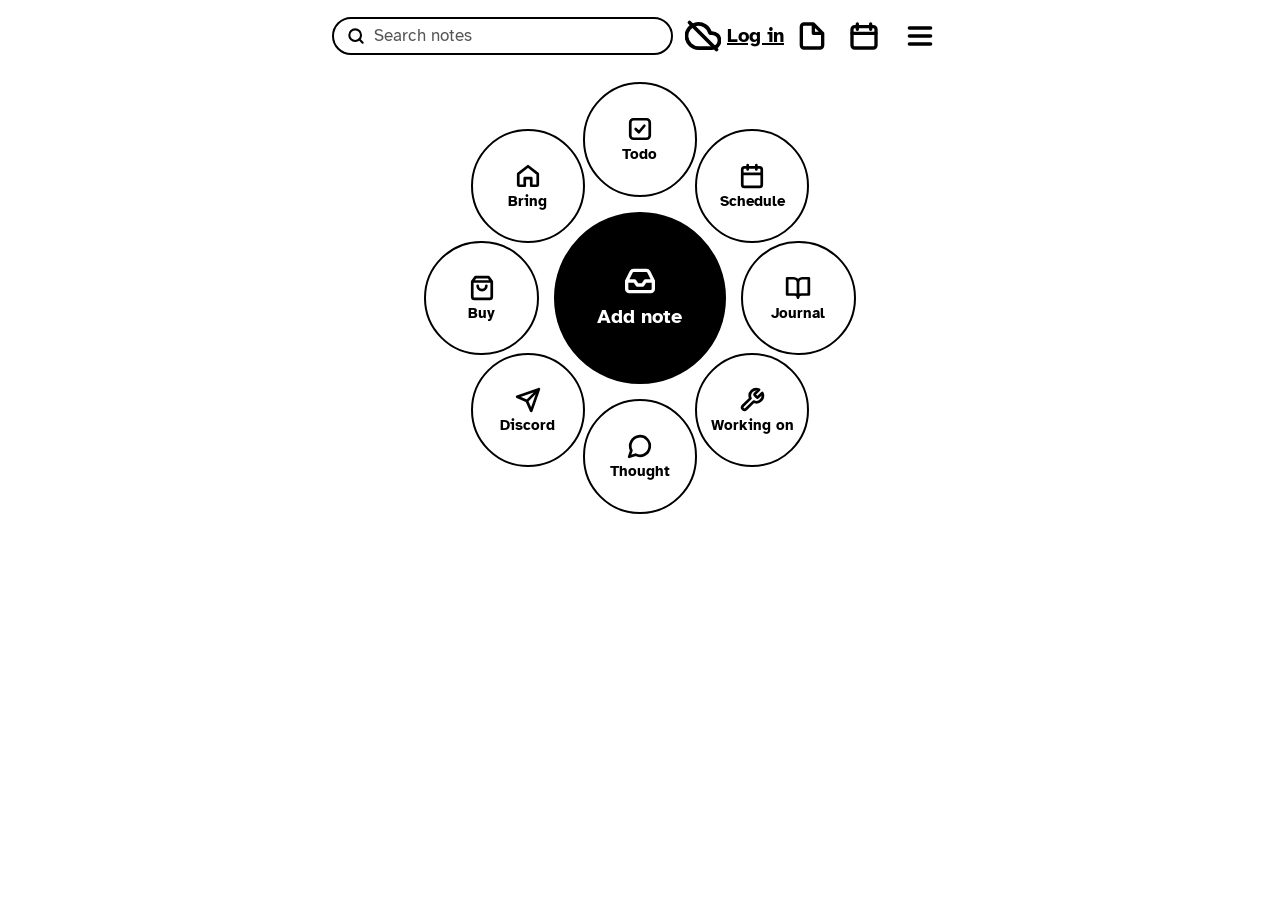
==== index.html @ 9b936b64 "Ask for the ran over time and reason in a dialog instead of a prompt" ====
<!doctype html>
<html lang="en">
<head>
  <meta charset="utf-8">
  <!-- resizes-content: when the keyboard opens, the page shrinks to fit above it -->
  <meta name="viewport" content="width=device-width, initial-scale=1, interactive-widget=resizes-content">
  <meta name="theme-color" content="#ffffff">
  <title>Dash</title>
  <link rel="manifest" href="manifest.json">
  <link rel="icon" href="icons/icon-192.png">
  <link rel="stylesheet" href="style.css">
</head>
<body>
  <section id="home">
    <div class="sync-row">
      <div class="search-row">
        <input id="search" type="search" placeholder="Search notes" autocomplete="off" enterkeyhint="search">
        <button id="search-clear" class="quiet" hidden>Clear</button>
      </div>
      <span id="sync-status" role="button"></span>
      <button id="transfer-btn" type="button" aria-label="Transfer"><svg viewBox="0 0 24 24" width="32" height="32" fill="none" stroke="currentColor" stroke-width="2.5" stroke-linecap="round" stroke-linejoin="round" aria-hidden="true"><path d="M13 3H6a2 2 0 0 0-2 2v14a2 2 0 0 0 2 2h12a2 2 0 0 0 2-2V10l-7-7zM13 3v7h7"/></svg></button>
      <a id="planner-link" href="plan.html" aria-label="Week planner"><svg viewBox="0 0 24 24" width="32" height="32" fill="none" stroke="currentColor" stroke-width="2.5" stroke-linecap="round" stroke-linejoin="round" aria-hidden="true"><rect x="3" y="5" width="18" height="16" rx="2"/><path d="M7 3v4m10-4v4M3 10h18"/></svg></a>
      <button id="menu-btn" aria-label="Menu" aria-expanded="false" aria-controls="menu"><svg viewBox="0 0 24 24" width="32" height="32" fill="none" stroke="currentColor" stroke-width="2.5" stroke-linecap="round" aria-hidden="true"><path d="M4 6h16M4 12h16M4 18h16"/></svg></button>
      <div id="menu" hidden>
        <button id="add-project-btn">New project</button>
        <button id="export-btn">Export</button>
        <button id="help-btn">Help</button>
        <button id="refresh-btn">Hard refresh</button>
        <button id="login-btn">Log in</button>
      </div>
    </div>
    <!-- Today's schedule around now (schedule.js) and, beside it, a few to-dos
         (home.js). Tapping either opens it. -->
    <div id="glance">
      <div id="home-schedule" role="button" hidden></div>
      <div id="home-todos" role="button" hidden></div>
    </div>
    <div id="search-results" hidden></div>
    <div id="categories">
      <!-- home.js puts the eight built-in categories around Add note. -->
      <div id="flower">
        <button id="add-any-btn" class="primary"><svg viewBox="0 0 24 24" width="32" height="32" fill="none" stroke="currentColor" stroke-width="2.5" stroke-linecap="round" stroke-linejoin="round" aria-hidden="true"><path d="M22 12h-6l-2 3h-4l-2-3H2M5.45 5.11L2 12v6a2 2 0 0 0 2 2h16a2 2 0 0 0 2-2v-6l-3.45-6.89A2 2 0 0 0 16.76 4H7.24a2 2 0 0 0-1.79 1.11z"/></svg>Add note</button>
      </div>
      <div id="projects"></div>
    </div>
  </section>

  <section id="login" hidden>
    <div class="bar">
      <button class="back" aria-label="Back"><svg viewBox="0 0 24 24" width="30" height="30" fill="none" stroke="currentColor" stroke-width="3" stroke-linecap="round" stroke-linejoin="round" aria-hidden="true"><path d="M15 5l-7 7 7 7"/></svg></button>
      <h1>Log in</h1>
    </div>
    <p>Log in with the same email on each device to sync notes between them.</p>
    <form id="email-form">
      <input id="email" type="email" autocomplete="email" placeholder="Email" required>
      <button class="primary">Send code</button>
    </form>
    <form id="code-form" hidden>
      <p id="code-sent"></p>
      <input id="code" inputmode="numeric" autocomplete="one-time-code" placeholder="Code from email" required>
      <button class="primary">Log in</button>
    </form>
    <p id="login-msg"></p>
  </section>

  <section id="help" hidden>
    <div class="bar">
      <h1>Help</h1>
      <button class="back" aria-label="Back"><svg viewBox="0 0 24 24" width="30" height="30" fill="none" stroke="currentColor" stroke-width="3" stroke-linecap="round" stroke-linejoin="round" aria-hidden="true"><path d="M15 5l-7 7 7 7"/></svg></button>
    </div>
    <p>Tap a category to read it, hold one to write. Notes save on this device, and sync to your other devices if you log in.</p>
    <ul>
      <li><b>Add note</b> writes without picking a category. Start a note with its folder (<i>bring blender</i>, <i>thought …</i>, <i>journal …</i>, a project's name) and it goes there, minus that word. <i>I think …</i> goes to Thought and <i>today was …</i> to Journal, word kept. Anything else goes to Todo.</li>
      <li>A note that's already in its category isn't added twice.</li>
      <li><b>Hold</b> a category until it turns black, then let go, to write. <b>Enter</b> adds the note and starts the next one. <b>Save</b> or your phone's back button saves what's left and goes back.</li>
      <li>The cloud at the top shows sync: a tick when synced, a line through it when not. Tap it for details.</li>
      <li>Tap the calendar icon to open the <b>Week planner</b>.</li>
      <li><b>Show times</b> is remembered for each category separately.</li>
      <li>On the notes screen, <b>double-tap</b> or <b>hold</b> blank space to go back.</li>
      <li><b>Search</b> looks through every category. Tap a category heading in the results to open it.</li>
      <li>Deleting a note or discarding a draft shows an <b>Undo</b>.</li>
      <li><b>Back burner</b> is the lower half of Working on, for goals set aside for later. <b>↓</b> on a Working on note (or the flame on a Todo note) moves it there and <b>↑</b> moves it back up. Tap its heading to fold it away. Add note files <i>back burner …</i> there.</li>
      <li>In <b>Todo</b>, <b>Buy</b>, <b>Bring</b>, <b>Working on</b>, <b>Back burner</b>, <b>Discord</b> and your projects, the tick marks a note done. To delete one instead, swipe it sideways.</li>
      <li><b>Discord</b> notes like <b>alex see you at 6</b> are sent as DMs by the DashSender plugin (see the README) once Discord is open and they're 2 minutes old. Sent ones are listed under <b>Sent</b>; a failed one is rewritten starting with <b>!</b>.</li>
      <li>On the home screen, <b>hold</b> a to-do until it turns black, then let go, to mark it done.</li>
      <li><b>Replace</b> (the two arrows next to Delete) deletes a note and opens the text box for a new one, for ticking off a task and writing the next. Todo, Journal, Thought, Bring, Working on and Back burner don't have it.</li>
      <li>Tap the document icon to open <b>Transfer</b>, which has three blank text boxes for copying text between computers. Paste into one, then open it on the other computer and tap <b>Copy</b>. Bookmark <b>/#transfer/1</b>, <b>/#transfer/2</b> or <b>/#transfer/3</b> to open a box directly. They sync when you're logged in, and stay until you <b>Clear</b> them.</li>
      <li>In <b>Schedule</b>, paste a plan or type one line per block, like <i>9:00-11:30 Foosball</i>. A heading like <i>Mon</i> starts a day's schedule. Use ‹ › or swipe to change days. <b>New</b> and <b>Edit</b> save versions you can see under <b>All saved</b>. Tap <b>Skip</b> beside an upcoming block to mark it <i>Skipped</i>, and tap its icon to clear that mark.</li>
      <li>Use <b>Woke at…</b> after a late start. Tap <b>Ran over…</b> for the current or most recently started block, or hold a specific block's icon. Enter the actual end time and an optional reason to record the mark and retime today's remaining work. Fixed commitments stay in place. Start a handwritten block title with <i>Fixed:</i> to keep its time.</li>
      <li>In <b>Todo</b>, to-dos already on a planner day sit under <b>Scheduled</b> with their day and time, and the home screen shows only the unscheduled ones.</li>
      <li>In the <b>Week planner</b>, drag a Todo onto an <b>To do</b> shelf or into a timeline, or tap a dashed suggestion to accept it. It leaves the planner's To Do while it's on a day, but the original stays in Dash's Todo. Renaming, deleting or ticking (in the block editor) a scheduled block does the same to its Todo. Click a day's name for <b>Template…</b> to pick, edit or create a day template (a blank one lets you add your own events), or <b>Routine</b> to pick a template for each day of the week, or click a goal to set its weekly hours. Dropping or stretching a block onto others pushes them (and whatever follows) down, skipping pinned blocks, which never move unless you drag them (and dragging keeps the pin; only the block editor's Pin box removes it); deleting or shrinking one leaves a gap instead of pulling the rest up. The planner saves to your Schedule by itself a second after each change, and items you add there also go into Todo.</li>
      <li>Drop a block just above another to finish before it with the required break. Routines, meals and buffers can touch the blocks on either side. Other sessions get 5 minutes afterward if under 35 minutes, or 10 minutes if 35 minutes or longer. A tight drop can shorten a session to 70% of its original length. If it cannot fit, choose a highlighted opening or skip the outgoing break when offered.</li>
      <li>Start an Add note with <i>now</i> or <i>asap</i> to queue it for the planner's <b>Now…</b> action. Small interruptions fit into free time. Longer ones show which blocks were bumped to the tray.</li>
      <li>At 21:30, <b>Review today</b> shows the day's marks. Enter a first step on a project block and tap <b>Apply NEXT</b> to carry the text into the next block for the goal.</li>
    </ul>
    <h2>On a computer</h2>
    <ul>
      <li><b>Esc</b> goes back, saving what's in the text box. On the home screen it clears the search.</li>
      <li><b>Ctrl+Enter</b> or <b>Ctrl+S</b> saves the text box and goes back, even in a schedule.</li>
      <li><b>A</b> or <b>E</b> opens the text box: Add note on the home screen, or the category you're reading. On the schedule, <b>E</b> is Edit, <b>N</b> is New, <b>S</b> is All saved and <b>←</b> <b>→</b> change the day.</li>
      <li><b>1</b> to <b>8</b> on the home screen open Todo, Schedule, Journal, Working on, Thought, Discord, Buy and Bring. <b>/</b> goes to the search box.</li>
      <li>On the notes screen, <b>↓</b> <b>↑</b> pick a note. <b>X</b> ticks it off (or deletes it where there's no tick), <b>Delete</b> deletes it, <b>R</b> replaces it and <b>B</b> moves it to or from Back burner.</li>
      <li><b>T</b> shows or hides times. <b>U</b> or <b>Ctrl+Z</b> is Undo. <b>?</b> opens this help.</li>
    </ul>
    <p><a href="https://github.com/sunnwydays/quick-notes" target="_blank" rel="noopener">GitHub</a></p>
  </section>

  <section id="editor" hidden>
    <div class="bar">
      <h1 id="editor-title"></h1>
      <button id="discard-btn">Discard</button>
      <button id="save-btn" class="primary">Save</button>
    </div>
    <div id="editor-tools" class="tools"></div>
    <div id="editor-recent"></div>
    <textarea id="text" autocapitalize="sentences"></textarea>
  </section>

  <!-- Three blank text boxes for copying text between computers (transfer.js). -->
  <section id="transfer" hidden>
    <div class="bar">
      <h1 id="transfer-title"></h1>
      <button class="back" aria-label="Back"><svg viewBox="0 0 24 24" width="30" height="30" fill="none" stroke="currentColor" stroke-width="3" stroke-linecap="round" stroke-linejoin="round" aria-hidden="true"><path d="M15 5l-7 7 7 7"/></svg></button>
    </div>
    <div class="tools">
      <div id="pad-tabs"></div>
      <button id="pad-prev-btn" class="quiet">Previous</button>
      <button id="pad-copy-btn" class="quiet">Copy</button>
      <button id="pad-clear-btn" class="quiet">Clear</button>
    </div>
    <p id="pad-status" role="status"></p>
    <textarea id="pad" autocapitalize="off" autocorrect="off" spellcheck="false" aria-label="Transfer text"></textarea>
  </section>

  <section id="entries" hidden>
    <div class="bar">
      <h1 id="entries-title"></h1>
      <button id="add-btn">Add</button>
      <button class="back" aria-label="Back"><svg viewBox="0 0 24 24" width="30" height="30" fill="none" stroke="currentColor" stroke-width="3" stroke-linecap="round" stroke-linejoin="round" aria-hidden="true"><path d="M15 5l-7 7 7 7"/></svg></button>
    </div>
    <div class="tools">
      <button id="remove-project-btn" class="quiet" hidden>Remove project</button>
      <button id="copy-btn" class="quiet">Copy all</button>
      <button id="times-btn" class="quiet">Show times</button>
    </div>
    <div id="entries-list"></div>
  </section>

  <section id="schedule" hidden>
    <div class="bar">
      <h1 id="schedule-title"></h1>
      <button id="schedule-edit-btn">Edit</button>
      <button class="back" aria-label="Back"><svg viewBox="0 0 24 24" width="30" height="30" fill="none" stroke="currentColor" stroke-width="3" stroke-linecap="round" stroke-linejoin="round" aria-hidden="true"><path d="M15 5l-7 7 7 7"/></svg></button>
    </div>
    <div class="tools">
      <button id="schedule-new-btn" class="quiet">New</button>
      <button id="schedule-past-btn" class="quiet">All saved</button>
    </div>
    <div class="day-nav">
      <button id="day-prev" class="quiet"></button>
      <h2 id="schedule-day"></h2>
      <button id="day-next" class="quiet"></button>
    </div>
    <div class="tools" id="schedule-restack" hidden>
      <button id="schedule-wake" class="quiet" type="button">Woke at…</button>
      <button id="schedule-over" class="quiet" type="button">Ran over…</button>
    </div>
    <p class="schedule-note" id="schedule-restack-status" role="status" hidden></p>
    <a class="schedule-note" id="schedule-review" href="plan.html?review=1" hidden>Review today</a>
    <div id="schedule-list"></div>
  </section>

  <div id="undo-bar" hidden>
    <span id="undo-msg"></span>
    <button id="undo-btn">Undo</button>
  </div>

  <dialog id="over-dialog" aria-labelledby="over-title">
    <form id="over-form" method="dialog">
      <h2 id="over-title"></h2>
      <label>Ended at <input name="time" type="time"></label>
      <label>Reason <input name="reason" placeholder="Optional" autocomplete="off"></label>
      <div class="actions">
        <button type="submit" value="ok" class="primary">OK</button>
        <button type="submit" value="cancel" formnovalidate>Cancel</button>
      </div>
    </form>
  </dialog>

  <script src="data.js"></script>
  <script src="views.js"></script>
  <script src="gestures.js"></script>
  <script src="home.js"></script>
  <script src="search.js"></script>
  <script src="editor.js"></script>
  <script src="autofile.js"></script>
  <script src="entries.js"></script>
  <script src="transfer.js"></script>
  <script src="plan-engine.js"></script>
  <script src="schedule.js"></script>
  <script src="export.js"></script>
  <script src="sync.js"></script>
  <script src="login.js"></script>
  <script src="help.js"></script>
  <script src="keys.js"></script>
  <script src="main.js"></script>
</body>
</html>
---- style.css ----
/* E-ink friendly: pure black on white, no shadows, gradients, transitions or hover effects.
   Three kinds of button: solid black for the main action (.primary), a 2px outline for the
   rest, and plain bold text or an icon for minor ones (.quiet), so the screen isn't all boxes. */
* { box-sizing: border-box; }
/* Chrome's own button styling can fade colour changes; make them instant. */
*, *::before, *::after { transition: none !important; animation: none !important; }
[hidden] { display: none !important; }

/* Self-hosted (and cached by sw.js) so they work offline. Atkinson Hyperlegible for the
   interface, Literata (designed for e-readers) for the notes themselves. Latin only;
   other scripts fall back to the system font. */
@font-face { font-family: 'Atkinson'; src: url(fonts/atkinson-400.woff2) format('woff2'); font-weight: 400; font-display: swap; }
@font-face { font-family: 'Atkinson'; src: url(fonts/atkinson-700.woff2) format('woff2'); font-weight: 700; font-display: swap; }
@font-face { font-family: 'Literata'; src: url(fonts/literata.woff2) format('woff2'); font-weight: 200 900; font-display: swap; }

html, body { margin: 0; background: #fff; color: #000; }
body {
  font: 20px/1.4 Atkinson, system-ui, sans-serif;
  -webkit-tap-highlight-color: transparent;
}
h1, h2 { font-weight: 700; letter-spacing: -0.01em; line-height: 1.2; }
section { padding: 12px; max-width: 640px; margin: 0 auto; }

button {
  appearance: none;
  -webkit-appearance: none;
  font: inherit;
  color: #000;
  background: #fff;
  border: 2px solid #000;
  border-radius: 12px;
  padding: 10px 16px;
  min-height: 56px;
}
button.primary { background: #000; color: #fff; font-weight: 700; }
button.quiet { border-color: transparent; background: transparent; font-weight: 700; }

/* Each round tile: the icon, then the name under it, centred, with enough padding to keep it off the curve. */
#projects button, #flower button {
  display: flex; flex-direction: column; align-items: center; justify-content: center; gap: 4px;
  aspect-ratio: 1; min-height: 0; padding: 12px; border-radius: 50%; text-align: center; overflow-wrap: anywhere;
}
.tile-name { font-size: 17px; font-weight: 700; line-height: 1.1; }
.icon { display: flex; flex: none; }
.icon svg { display: block; }
/* Holding a category opens its editor, so don't select its label or show a callout. */
.tile { user-select: none; -webkit-user-select: none; -webkit-touch-callout: none; }

/* The flower and the projects reach 8px into the page's side padding on a phone, for
   bigger circles; on a wide screen they're 440px, centred. */
#flower, #projects { margin: 0 max(-8px, (100% - 440px) / 2); }

/* The built-ins: eight petals evenly round a larger Add note, the first at the top and
   the rest clockwise. Petals are 26% of the width and Add note 39%; the petals' centres
   are 36% of the width from its centre. Lefts and tops are % of the width, which is
   also the height. */
#flower { position: relative; aspect-ratio: 1; }
#flower .tile { position: absolute; width: 26%; padding: 8px; }
#flower .tile-name { font-size: 15px; }
#flower .tile:nth-child(1) { left: 37%; top: 1%; }
#flower .tile:nth-child(2) { left: 62.46%; top: 11.54%; }
#flower .tile:nth-child(3) { left: 73%; top: 37%; }
#flower .tile:nth-child(4) { left: 62.46%; top: 62.46%; }
#flower .tile:nth-child(5) { left: 37%; top: 73%; }
#flower .tile:nth-child(6) { left: 11.54%; top: 62.46%; }
#flower .tile:nth-child(7) { left: 1%; top: 37%; }
#flower .tile:nth-child(8) { left: 11.54%; top: 11.54%; }
#flower #add-any-btn { position: absolute; left: 30.5%; top: 30.5%; width: 39%; gap: 6px; font-size: 20px; }

/* Like the tiles, the whole page can't be selected while the finger from a long press is still down. */
body.still-held * { user-select: none !important; -webkit-user-select: none !important; -webkit-touch-callout: none !important; }

/* Projects: a zigzag of four circles a row, each a slightly different size, so they don't
   read as a grid. Each takes a quarter of the width; the bigger ones overlap their neighbours'
   quarters, which the up-down zigzag leaves room for. They overlap only a little, so
   the dips are shallow (2% of the width between neighbours) and a row is 37% of the
   width tall. A short last row is centred. All sizes and offsets are % of the width
   (at 404px, on a 412px phone: 109, 97, 105 and 93px circles). The last right margin
   is a hair short of 1% so rounding can't wrap the row. */
#projects { display: flex; flex-wrap: wrap; justify-content: center; align-items: flex-start; row-gap: 8px; }
#projects .tile { flex: none; padding: 8px; }
#projects .tile-name { font-size: 15px; }
#projects .tile:nth-child(4n+1) { width: 27%; margin: 0 -1%; }
#projects .tile:nth-child(4n+2) { width: 24%; margin: 13% 0.5% 0; }
#projects .tile:nth-child(4n+3) { width: 26%; margin: 1.8% -0.5% 0; }
#projects .tile:nth-child(4n+4) { width: 23%; margin: 12.2% 0.95% 0 1%; }
/* Divider between the built-in categories and projects. */
#projects:not(:empty) { padding-top: 20px; margin-top: 20px; border-top: 4px solid #000; }

.bar { display: flex; align-items: center; gap: 12px; margin-bottom: 12px; }
.bar h1 { flex: 1; min-width: 0; margin: 0; font-size: 26px; overflow-wrap: anywhere; display: flex; align-items: center; gap: 10px; }
/* Back is a ‹ icon, square so it's still a full-size tap target. */
.back { display: flex; align-items: center; justify-content: center; width: 56px; padding: 0; flex: none; }
.back svg { display: block; }

#editor, #transfer { display: flex; flex-direction: column; height: 100vh; height: 100dvh; }
/* Recent notes read from the top, newest first, laid out like the notes screen; an
   empty tools row stands in for its one so the notes start at the same height.
   They take up to half the height and scroll; the text box fills the rest. */
#editor-recent { flex: 0 1 auto; max-height: 50%; min-height: 0; overflow-y: auto; margin-bottom: 8px; }
/* Stands in for the action buttons and their gaps, so each
   note wraps and spaces as it does on the notes screen. */
#editor-recent .entry::after { content: ''; flex: none; width: 100px; height: 44px; }
#editor-recent.checks-off .entry::after { width: 94px; }
#editor-recent.no-replace .entry::after { width: 44px; }
#editor-recent.moves .entry::after { width: 150px; }
#editor-recent.moves.no-replace .entry::after { width: 94px; }
#editor textarea, #pad {
  flex: 1 1 0;
  min-height: 120px;
  width: 100%;
  font: 22px/1.5 Literata, Georgia, serif;
  color: #000;
  background: #fff;
  /* Just rules above and below the writing, like a page, rather than a box. The
     top one sets what's being written apart from the saved notes above it. */
  border: 0;
  border-top: 2px solid #000;
  border-bottom: 3px solid #000;
  border-radius: 0;
  padding: 8px 4px;
  resize: none;
  outline: none;
}

#editor-tools { min-height: 44px; }
/* Long text: the box gets the whole screen (editor.js fitText). */
#editor.full #editor-tools, #editor.full #editor-recent { display: none; }

.tools { display: flex; flex-wrap: wrap; justify-content: flex-end; gap: 8px; margin-bottom: 16px; }
.tools button { min-height: 44px; padding: 4px 12px; font-size: 16px; }
/* The Transfer screen's pad numbers, on the left; the chosen one is solid black. */
#pad-status { margin: 0 0 8px; font-size: 16px; }
#pad-tabs { display: flex; gap: 8px; margin-right: auto; }
#pad-tabs button { min-width: 48px; font-weight: 700; }
#pad-tabs button[aria-pressed='true'] { background: #000; color: #fff; }

/* Text on the left, Replace and Delete on the right; the time (if shown) sits above the text.
   Divider lines between notes only appear when times are shown.
   Every other note gets a grey band so neighbours are easy to tell apart. */
.entry { display: flex; align-items: center; gap: 12px; padding: 4px 4px 4px 8px; }
.entry:nth-child(even) { background: #d4d4d4; }
/* Swiped sideways to delete (gestures.js), so the browser only gets vertical scrolling. */
.entry.swipe { touch-action: pan-y pinch-zoom; }
.with-times .entry { border-bottom: 2px solid #000; padding-top: 8px; padding-bottom: 8px; }
.entry-body { flex: 1; min-width: 0; }
/* The folder a note went to, above it in the Add note editor. */
.entry-folder { display: flex; align-items: center; gap: 6px; font-size: 15px; font-weight: 700; }
.entry time { display: block; font-size: 15px; font-weight: 700; font-variant-numeric: tabular-nums; }
.entry p { margin: 0; font-family: Literata, Georgia, serif; line-height: 1.45; white-space: pre-wrap; overflow-wrap: anywhere; }
.entry .entry-btn {
  display: flex; align-items: center; justify-content: center; flex: none;
  width: 44px; height: 44px; min-height: 0; padding: 0;
}
.entry.swipe .entry-btn + .entry-btn:last-child { margin-inline-start: -6px; }
.entry-btn svg { display: block; }
/* Picked with the arrow keys on a computer (entries.js). */
.entry.picked { outline: 3px solid #000; outline-offset: -3px; }

/* Pinned to the bottom of the screen; the page gets extra room so the banner never covers the last thing on it. */
#undo-bar {
  position: fixed; left: 12px; right: 12px; bottom: 12px; max-width: 616px; margin: 0 auto;
  display: flex; align-items: center; justify-content: space-between; gap: 12px;
  background: #000; color: #fff; border-radius: 12px; padding: 8px 8px 8px 16px;
}
#undo-bar button { min-height: 44px; padding: 4px 16px; font-weight: 700; }
body:has(#undo-bar:not([hidden])) > section { padding-bottom: 88px; }

/* Search box on the home screen, small, on the sync icon's row (it's rarely used);
   its results replace the category buttons. */
.search-row { flex: 1; min-width: 0; display: flex; gap: 4px; margin-right: 8px; }
/* A pill with a magnifier inside it. */
.search-row input {
  flex: 1; min-width: 0; -webkit-appearance: none; appearance: none;
  min-height: 38px; padding: 2px 12px 2px 40px; font-size: 17px; border-radius: 999px;
  background: #fff url("data:image/svg+xml,%3Csvg xmlns='http://www.w3.org/2000/svg' width='24' height='24' viewBox='0 0 24 24' fill='none' stroke='%23000' stroke-width='2.5' stroke-linecap='round'%3E%3Ccircle cx='11' cy='11' r='7'/%3E%3Cpath d='M20 20l-4-4'/%3E%3C/svg%3E") no-repeat 12px center / 20px;
}
.search-row input::placeholder { color: #555; opacity: 1; }
.search-row input::-webkit-search-cancel-button { -webkit-appearance: none; display: none; }
#search-clear { min-height: 38px; padding: 4px 8px; font-size: 17px; }
#search-results { margin-bottom: 12px; }

/* The newest to-dos under the top row: plain lines in the notes' font, not boxes,
   so they read as something to look at rather than more buttons. */
/* Two columns, to-dos and today's schedule, or one when either is empty. */
#glance { display: flex; align-items: flex-start; gap: 10px; margin-bottom: 6px; }
#glance > * { flex: 1 1 0; min-width: 0; padding: 0 0 2px; }
#home.searching #glance { display: none; }
#home-schedule:not([hidden]) + #home-todos { border-left: 2px solid #000; padding-left: 10px; }
.glance-head { display: flex; align-items: center; gap: 6px; padding-left: 4px; font-size: 15px; font-weight: 700; margin-bottom: 2px; }
/* Each line is a button only so it can be held to tick it off; it turns black (.primary) when held long enough. */
.todo-line {
  display: flex; align-items: baseline; gap: 6px; width: 100%; min-height: 0; padding: 0 4px;
  border: 0; border-radius: 6px; text-align: left;
  font-family: Literata, Georgia, serif; font-size: 19px; font-weight: 400; line-height: 1.4;
  user-select: none; -webkit-user-select: none; -webkit-touch-callout: none;
}
button.todo-line.primary .todo-age { color: #fff; }
.todo-text { flex: 1; min-width: 0; white-space: nowrap; overflow: hidden; text-overflow: ellipsis; }
.todo-text::before { content: '• '; }
/* How old the oldest to-do is, as "9d". */
.todo-age { flex: none; font-family: Atkinson, system-ui, sans-serif; font-size: 14px; font-weight: 700; color: #555; }
/* A schedule block on one line: its start time, then its first line. The one on now
   is black, like on the schedule screen, and the one before it grey. */
.glance-block, .glance-free { display: flex; align-items: baseline; gap: 6px; margin: 0; padding: 0 4px; border-radius: 6px; line-height: 1.4; }
.glance-block time { flex: none; font-size: 14px; font-weight: 700; font-variant-numeric: tabular-nums; }
.glance-text { flex: 1; min-width: 0; font-family: Literata, Georgia, serif; font-size: 19px; white-space: nowrap; overflow: hidden; text-overflow: ellipsis; }
/* A button only so it can be held to tick the block; it turns black (.primary) when held long enough. */
button.glance-block { width: 100%; min-height: 0; border: 0; text-align: left; font-weight: 400; user-select: none; -webkit-user-select: none; -webkit-touch-callout: none; }
.glance-block .icon { align-self: center; }
.glance-block.now { background: #000; color: #fff; }
button.glance-block.primary { background: #000; color: #fff; }
button.glance-block.now.primary { background: #fff; color: #000; outline: 2px solid #000; outline-offset: -2px; }
.glance-block.done { color: #555; }
.glance-free { font-size: 15px; font-weight: 700; }
/* Bigger and more spaced out when there's spare height on a phone (fitGlance in home.js). */
.todo-line, .glance-text { font-size: var(--glance-font, 19px); }
.todo-line, .glance-block, .glance-free { padding-top: var(--glance-pad, 0); padding-bottom: var(--glance-pad, 0); }
.group-head {
  display: flex; align-items: center; gap: 10px; width: 100%; margin: 12px 0 4px; min-height: 48px; padding: 6px 12px;
  text-align: left; font-weight: 700; background: #000; color: #fff;
}

/* Schedule: the day with arrows to the days either side, then one block per line with
   its time above it. The block on now is the one solid black thing on the screen;
   finished ones are grey and folded behind the See/Hide row. */
/* Sideways swipes change the day (gestures.js), so the browser only gets vertical scrolling. */
#schedule { touch-action: pan-y pinch-zoom; }
/* Equal side columns keep the day centred when one arrow is hidden. */
.day-nav { display: grid; grid-template-columns: minmax(0, 1fr) auto minmax(0, 1fr); align-items: center; gap: 8px; margin-bottom: 8px; }
.day-nav h2 { margin: 0; font-size: 22px; text-align: center; }
#day-prev { justify-self: start; }
#day-next { justify-self: end; }
.day-nav button { min-height: 44px; padding: 4px 8px; font-size: 16px; white-space: nowrap; }
.schedule-note { margin: 0 0 8px; font-style: italic; white-space: pre-wrap; overflow-wrap: anywhere; }
.block { display: flex; align-items: center; gap: 12px; padding: 8px; border-bottom: 2px solid #000; }
.block-body { flex: 1; min-width: 0; }
.block time, .block-now { display: block; font-size: 15px; font-weight: 700; font-variant-numeric: tabular-nums; }
.block p { margin: 0; font-family: Literata, Georgia, serif; line-height: 1.45; white-space: pre-wrap; overflow-wrap: anywhere; }
.block.now { background: #000; color: #fff; border-radius: 12px; }
.block.done { color: #555; }
/* Ticked blocks (schedule.js): the label and the box say which, so it never rests on grey alone. Done is struck
   through, skipped is italic. On the black block the text stays white, since grey wouldn't show. */
.block-mark { display: block; font-size: 15px; overflow-wrap: anywhere; }
.block.marked-done p, .glance-block.marked-done .glance-text,
.block.marked-over p, .glance-block.marked-over .glance-text { text-decoration: line-through; text-decoration-thickness: 2px; }
.block.marked-skipped p, .glance-block.marked-skipped .glance-text { font-style: italic; }
.block.marked-done:not(.now), .block.marked-over:not(.now), .block.marked-skipped:not(.now) { color: #555; }
.block .mark-btn { display: flex; align-items: center; justify-content: center; flex: none; width: 44px; height: 44px; min-height: 0; padding: 0; }
.block.now .mark-btn { color: #fff; }
/* Unmarked, not yet over: a word instead of an empty box, since a tap skips it. */
.block .mark-btn.skip-btn { font-size: 16px; }
/* Held long enough to mark it ran over (gestures.js onHoldRelease). */
.block .mark-btn.primary { background: #000; color: #fff; }
.block.now .mark-btn.primary { background: #fff; color: #000; }
.free { margin: 8px 0; padding: 8px; border: 2px dashed #000; border-radius: 12px; font-weight: 700; }
.fold { display: flex; justify-content: space-between; gap: 8px; }
.fold button { min-height: 44px; padding: 4px 12px; font-size: 16px; }
.next-day { width: 100%; margin-top: 8px; }

/* Kept on the far left, away from Copy all and Show times. */
#remove-project-btn { margin-right: auto; }
.empty { font-style: italic; }
.sent-head { margin: 24px 0 8px; font-size: 18px; }
.todo-when { display: block; margin-top: 2px; font-size: 15px; color: #555; }
/* Back burner, under Working on: a rule and its heading set it apart. */
.burner-head { display: flex; justify-content: space-between; align-items: center; margin-top: 24px; border-top: 3px solid #000; padding-top: 4px; }
.burner-head button { display: flex; align-items: center; gap: 8px; min-height: 44px; padding: 4px 8px; font-size: 18px; }
.sent-item { margin: 0 0 8px; opacity: 0.7; }
.sent-item time { display: block; font-size: 15px; font-weight: 700; font-variant-numeric: tabular-nums; }
.sent-item p { margin: 0; }

#add-any-btn svg { display: block; flex: none; }

/* Search and its shortcuts, with the ☰ menu on the right. The row stays at the
   top while search results scroll. The menu drops down over the page below. */
.sync-row {
  position: sticky; top: 0; z-index: 1; background: #fff;
  display: flex; align-items: center; justify-content: flex-end; gap: 4px; margin-bottom: 12px;
}
#sync-status { display: flex; align-items: center; justify-content: center; gap: 6px; min-width: 48px; min-height: 48px; }
#sync-status .sync-login { font-weight: bold; text-decoration: underline; white-space: nowrap; }
#sync-status svg { display: block; }
#transfer-btn, #planner-link, #menu-btn {
  display: flex; align-items: center; justify-content: center;
  flex: none; width: 48px; min-height: 48px; padding: 0; border: 0; color: inherit;
}
#menu-btn { width: 56px; }
#menu-btn[aria-expanded='true'] { background: #000; color: #fff; }
/* Phones: the search shares the row with the buttons, widening over them
   while it has focus. */
@media (max-width: 440px) {
  .sync-row:has(.search-row:focus-within) > :is(#sync-status, #transfer-btn, #planner-link, #menu-btn) { display: none; }
  .sync-row .search-row { margin-right: 4px; }
  .sync-row .search-row:focus-within { margin-right: 0; }
}
#menu {
  position: absolute; top: 100%; right: 0; z-index: 2; min-width: 240px;
  display: flex; flex-direction: column; overflow: hidden;
  background: #fff; border: 2px solid #000; border-radius: 12px;
}
#menu button { border: 0; border-radius: 0; text-align: left; padding: 10px 20px; }
#menu button + button { border-top: 2px solid #000; }

#help h2 { margin: 20px 0 6px; font-size: 22px; }
#help p, #help ul { margin: 0 0 8px; }
#help ul { padding-left: 24px; }
#help li { margin-bottom: 6px; }

form { display: flex; flex-direction: column; gap: 12px; margin-top: 12px; }
input {
  font: inherit;
  width: 100%;
  min-height: 56px;
  color: #000;
  background: #fff;
  border: 2px solid #000;
  border-radius: 12px;
  padding: 12px;
  outline: none;
}
#login p { margin: 12px 0 0; }

/* The ran-over dialog (schedule.js markOver). */
#over-dialog { width: min(92vw, 420px); padding: 16px; color: #000; background: #fff; border: 2px solid #000; border-radius: 12px; }
#over-dialog::backdrop { background: rgba(0, 0, 0, .5); }
#over-form { margin: 0; }
#over-form h2 { margin: 0; font-size: 20px; overflow-wrap: anywhere; }
#over-form label { display: flex; flex-direction: column; gap: 4px; font-weight: 700; }
#over-form .actions { display: flex; gap: 8px; }
#over-form .actions button { flex: 1; }

/* Phones: home and login sit at the bottom of the display so everything is in thumb reach,
   except the sync row, which stays at the top of the home screen.
   The notes list reads from the top, with the title (and Add and Back on its right) pinned to the bottom of the
   screen (with the Undo banner just above it when it shows) while the notes scroll behind it.
   The editor's bar (title, Discard, Save) is styled the same so the title and buttons don't move when Add is
   tapped; it sits below the text box, just above the keyboard. */
@media (max-width: 600px) {
  #home, #login, #entries, #schedule, #help {
    display: flex; flex-direction: column;
    min-height: 100vh; min-height: 100dvh;
  }
  #home, #login { justify-content: flex-end; }
  /* The search and sync row sits at the top; the category buttons stay at the bottom.
     While searching, the results fill in below the row instead. */
  #home #categories { margin-top: auto; }
  #home.searching { justify-content: flex-start; }
  /* The gap under the bar is its own padding, not the page's, so it sits at the
     same height whether the page is short or long enough to scroll behind it. */
  section:where(#entries, #schedule, #help, #editor, #transfer) { padding-bottom: 0; }
  /* Pinned to the visible screen rather than sized with dvh, which can stay at the
     keyboard-up height after the keyboard closes and leave a gap under the bar (and
     the fixed Undo banner then sits over the text). */
  #editor, #transfer { position: fixed; inset: 0; height: auto; }
  #entries .bar, #schedule .bar, #help .bar, #editor .bar, #transfer .bar {
    order: 1; position: sticky; bottom: 0; margin: auto 0 0; padding: 12px 0 16px;
    background: #fff;
  }
  /* A thin line between the notes and the title, on the read pages only. */
  #entries .bar, #schedule .bar { border-top: 2px solid #000; }
  /* The bar stays at the bottom and the Undo banner shows just above it. The list
     gets room under it instead, so its last note can scroll clear of the banner. */
  body:has(#undo-bar:not([hidden])) > :is(#entries, #schedule, #help, #editor, #transfer) { padding-bottom: 0; }
  body:has(#undo-bar:not([hidden])) :is(#entries-list, #schedule-list) { padding-bottom: 76px; }
  body:has(:is(#entries, #schedule, #editor, #transfer):not([hidden])) #undo-bar { bottom: 94px; }
}
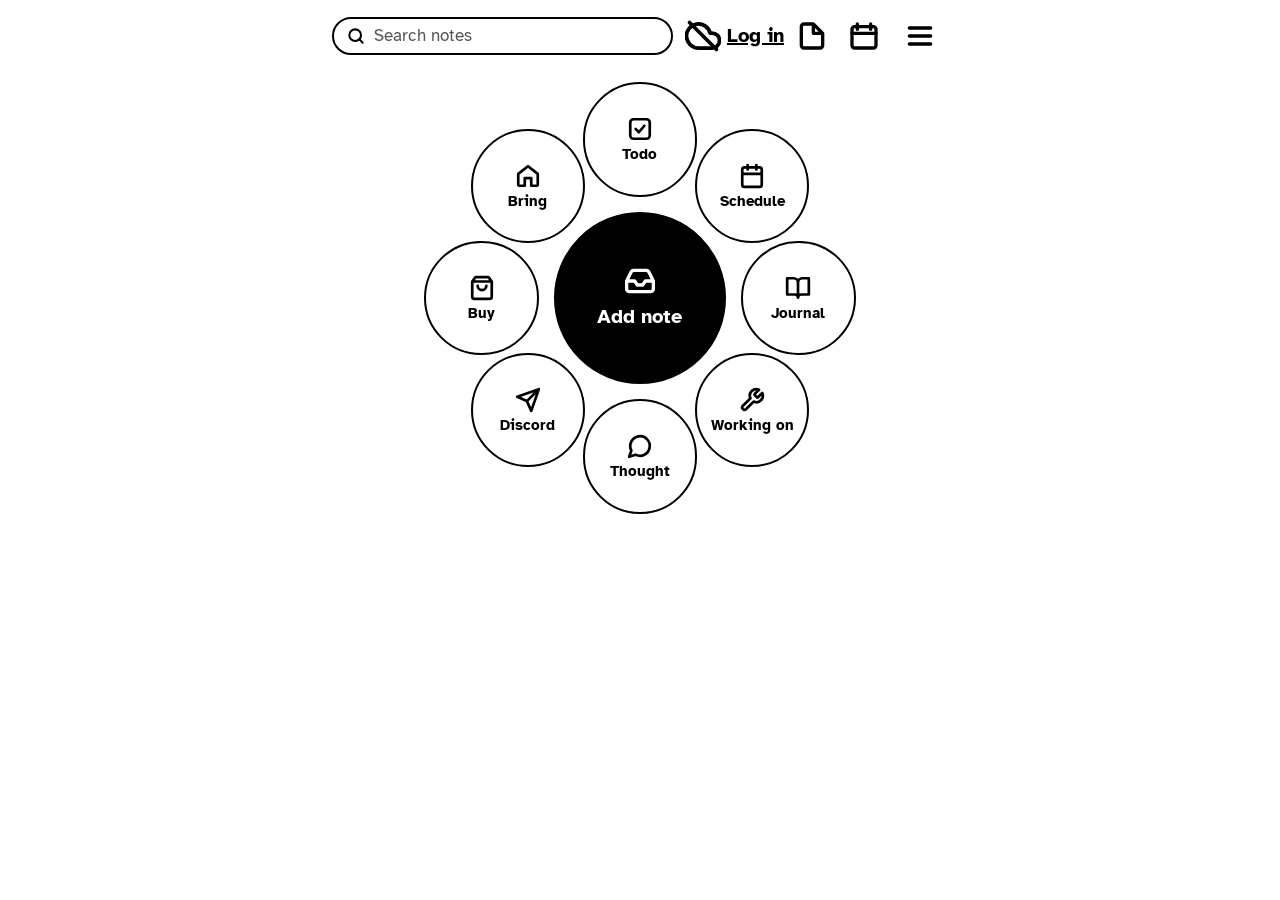
==== commit 4aadd33d: "Rename the planner's Now… button to Fit in now" ====
--- a/index.html
+++ b/index.html
@@ -90,7 +90,7 @@
       <li>In <b>Todo</b>, to-dos already on a planner day sit under <b>Scheduled</b> with their day and time, and the home screen shows only the unscheduled ones.</li>
       <li>In the <b>Week planner</b>, drag a Todo onto an <b>To do</b> shelf or into a timeline, or tap a dashed suggestion to accept it. It leaves the planner's To Do while it's on a day, but the original stays in Dash's Todo. Renaming, deleting or ticking (in the block editor) a scheduled block does the same to its Todo. Click a day's name for <b>Template…</b> to pick, edit or create a day template (a blank one lets you add your own events), or <b>Routine</b> to pick a template for each day of the week, or click a goal to set its weekly hours. Dropping or stretching a block onto others pushes them (and whatever follows) down, skipping pinned blocks, which never move unless you drag them (and dragging keeps the pin; only the block editor's Pin box removes it); deleting or shrinking one leaves a gap instead of pulling the rest up. The planner saves to your Schedule by itself a second after each change, and items you add there also go into Todo.</li>
       <li>Drop a block just above another to finish before it with the required break. Routines, meals and buffers can touch the blocks on either side. Other sessions get 5 minutes afterward if under 35 minutes, or 10 minutes if 35 minutes or longer. A tight drop can shorten a session to 70% of its original length. If it cannot fit, choose a highlighted opening or skip the outgoing break when offered.</li>
-      <li>Start an Add note with <i>now</i> or <i>asap</i> to queue it for the planner's <b>Now…</b> action. Small interruptions fit into free time. Longer ones show which blocks were bumped to the tray.</li>
+      <li>Start an Add note with <i>now</i> or <i>asap</i> to queue it for the planner's <b>Fit in now</b> action. Small interruptions fit into free time. Longer ones show which blocks were bumped to the tray.</li>
       <li>At 21:30, <b>Review today</b> shows the day's marks. Enter a first step on a project block and tap <b>Apply NEXT</b> to carry the text into the next block for the goal.</li>
     </ul>
     <h2>On a computer</h2>
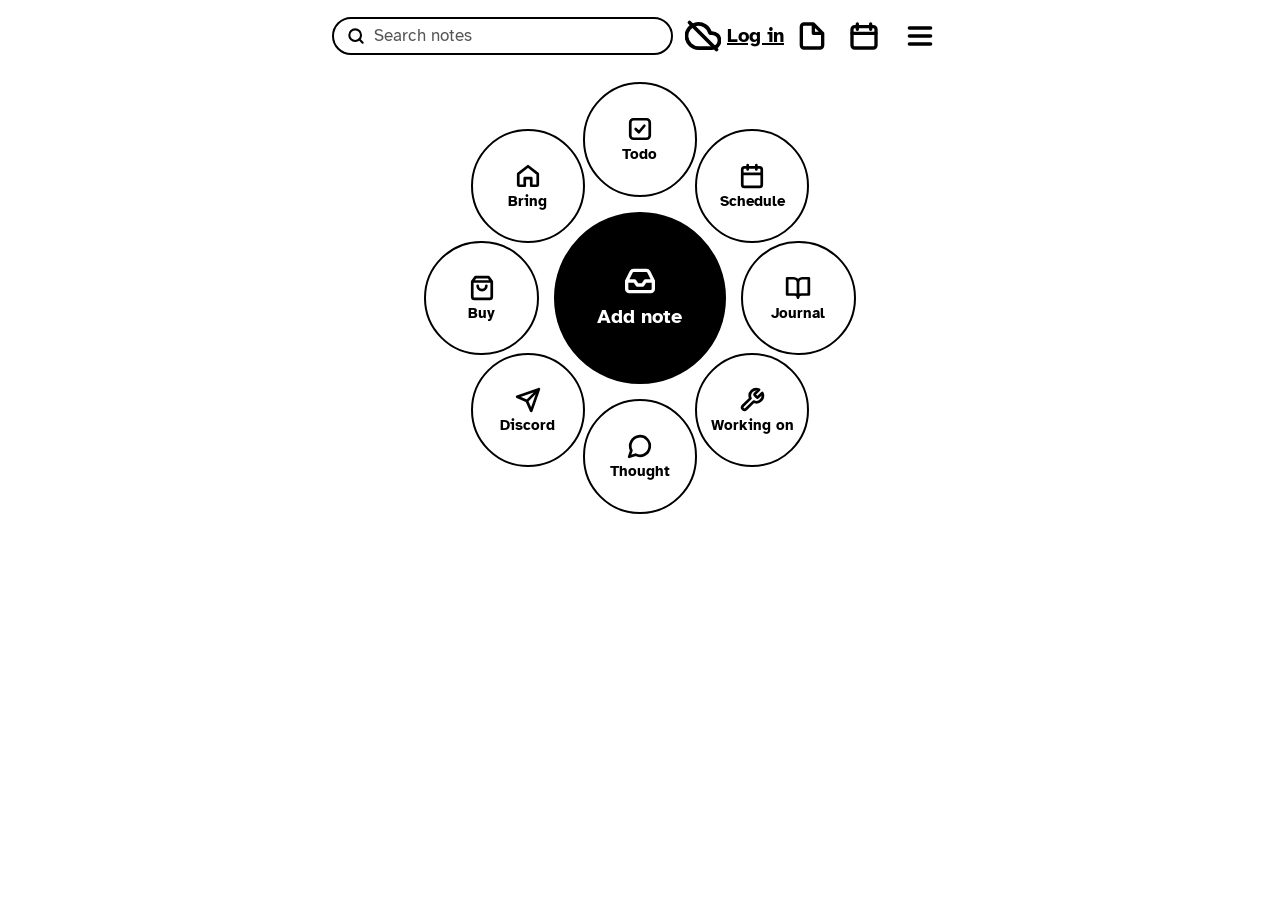
==== commit f29e551c: "Remove Review today and the template Review block" ====
--- a/index.html
+++ b/index.html
@@ -85,20 +85,18 @@
       <li>On the home screen, <b>hold</b> a to-do until it turns black, then let go, to mark it done.</li>
       <li><b>Replace</b> (the two arrows next to Delete) deletes a note and opens the text box for a new one, for ticking off a task and writing the next. Todo, Journal, Thought, Bring, Working on and Back burner don't have it.</li>
       <li>Tap the document icon to open <b>Transfer</b>, which has three blank text boxes for copying text between computers. Paste into one, then open it on the other computer and tap <b>Copy</b>. Bookmark <b>/#transfer/1</b>, <b>/#transfer/2</b> or <b>/#transfer/3</b> to open a box directly. They sync when you're logged in, and stay until you <b>Clear</b> them.</li>
-      <li>In <b>Schedule</b>, paste a plan or type one line per block, like <i>9:00-11:30 Foosball</i>. A heading like <i>Mon</i> starts a day's schedule. Use ‹ › or swipe to change days. <b>New</b> and <b>Edit</b> save versions you can see under <b>All saved</b>. Tap <b>Skip</b> beside an upcoming block to mark it <i>Skipped</i>, and tap its icon to clear that mark.</li>
-      <li>Use <b>Woke at…</b> after a late start. Tap <b>Ran over…</b> for the current or most recently started block, or hold a specific block's icon. Enter the actual end time and an optional reason to record the mark and retime today's remaining work. Fixed commitments stay in place. Start a handwritten block title with <i>Fixed:</i> to keep its time.</li>
+      <li>Tap <b>Schedule</b> or today's schedule on the home screen to open the <b>Week planner</b>. To write a schedule as text, hold <b>Schedule</b> or tap <b>Paste</b> in the planner, one line per block, like <i>9:00-11:30 Foosball</i>. A heading like <i>Mon</i> starts a day's schedule. Start a block title with <i>Fixed:</i> to keep its time.</li>
       <li>In <b>Todo</b>, to-dos already on a planner day sit under <b>Scheduled</b> with their day and time, and the home screen shows only the unscheduled ones.</li>
-      <li>In the <b>Week planner</b>, drag a Todo onto an <b>To do</b> shelf or into a timeline, or tap a dashed suggestion to accept it. It leaves the planner's To Do while it's on a day, but the original stays in Dash's Todo. Renaming, deleting or ticking (in the block editor) a scheduled block does the same to its Todo. Click a day's name for <b>Template…</b> to pick, edit or create a day template (a blank one lets you add your own events), or <b>Routine</b> to pick a template for each day of the week, or click a goal to set its weekly hours. Dropping or stretching a block onto others pushes them (and whatever follows) down, skipping pinned blocks, which never move unless you drag them (and dragging keeps the pin; only the block editor's Pin box removes it); deleting or shrinking one leaves a gap instead of pulling the rest up. The planner saves to your Schedule by itself a second after each change, and items you add there also go into Todo.</li>
+      <li>In the <b>Week planner</b>, drag a Todo onto an <b>To do</b> shelf or into a timeline, or tap a dashed suggestion to accept it. It leaves the planner's To Do while it's on a day, but the original stays in Dash's Todo. Renaming, deleting or ticking (in the block editor) a scheduled block does the same to its Todo. Click a day's name for <b>Template…</b> to pick, edit or create a day template (a blank one lets you add your own events) or <b>Woke at…</b> to restack after a late start, or <b>Routine</b> to pick a template for each day of the week, or click a goal to set its weekly hours. Dropping or stretching a block onto others pushes them (and whatever follows) down, skipping pinned blocks, which never move unless you drag them (and dragging keeps the pin; only the block editor's Pin box removes it); deleting or shrinking one leaves a gap instead of pulling the rest up. The planner saves to your Schedule by itself a second after each change, and items you add there also go into Todo. To reschedule without dragging, open a block and change its <b>Day</b> or <b>Starts</b>, or tap <b>+15m</b>, <b>Later today</b>, <b>Tomorrow</b> or <b>To do</b>. On a phone, swipe sideways to change day and hold a block before dragging it.</li>
       <li>Drop a block just above another to finish before it with the required break. Routines, meals and buffers can touch the blocks on either side. Other sessions get 5 minutes afterward if under 35 minutes, or 10 minutes if 35 minutes or longer. A tight drop can shorten a session to 70% of its original length. If it cannot fit, choose a highlighted opening or skip the outgoing break when offered.</li>
       <li>Start an Add note with <i>now</i> or <i>asap</i> to queue it for the planner's <b>Fit in now</b> action. Small interruptions fit into free time. Longer ones show which blocks were bumped to the tray.</li>
-      <li>At 21:30, <b>Review today</b> shows the day's marks. Enter a first step on a project block and tap <b>Apply NEXT</b> to carry the text into the next block for the goal.</li>
     </ul>
     <h2>On a computer</h2>
     <ul>
       <li><b>Esc</b> goes back, saving what's in the text box. On the home screen it clears the search.</li>
       <li><b>Ctrl+Enter</b> or <b>Ctrl+S</b> saves the text box and goes back, even in a schedule.</li>
-      <li><b>A</b> or <b>E</b> opens the text box: Add note on the home screen, or the category you're reading. On the schedule, <b>E</b> is Edit, <b>N</b> is New, <b>S</b> is All saved and <b>←</b> <b>→</b> change the day.</li>
-      <li><b>1</b> to <b>8</b> on the home screen open Todo, Schedule, Journal, Working on, Thought, Discord, Buy and Bring. <b>/</b> goes to the search box.</li>
+      <li><b>A</b> or <b>E</b> opens the text box: Add note on the home screen, or the category you're reading.</li>
+      <li><b>1</b> to <b>8</b> on the home screen open Todo, the Week planner, Journal, Working on, Thought, Discord, Buy and Bring. <b>/</b> goes to the search box.</li>
       <li>On the notes screen, <b>↓</b> <b>↑</b> pick a note. <b>X</b> ticks it off (or deletes it where there's no tick), <b>Delete</b> deletes it, <b>R</b> replaces it and <b>B</b> moves it to or from Back burner.</li>
       <li><b>T</b> shows or hides times. <b>U</b> or <b>Ctrl+Z</b> is Undo. <b>?</b> opens this help.</li>
     </ul>
@@ -146,46 +144,11 @@
     <div id="entries-list"></div>
   </section>
 
-  <section id="schedule" hidden>
-    <div class="bar">
-      <h1 id="schedule-title"></h1>
-      <button id="schedule-edit-btn">Edit</button>
-      <button class="back" aria-label="Back"><svg viewBox="0 0 24 24" width="30" height="30" fill="none" stroke="currentColor" stroke-width="3" stroke-linecap="round" stroke-linejoin="round" aria-hidden="true"><path d="M15 5l-7 7 7 7"/></svg></button>
-    </div>
-    <div class="tools">
-      <button id="schedule-new-btn" class="quiet">New</button>
-      <button id="schedule-past-btn" class="quiet">All saved</button>
-    </div>
-    <div class="day-nav">
-      <button id="day-prev" class="quiet"></button>
-      <h2 id="schedule-day"></h2>
-      <button id="day-next" class="quiet"></button>
-    </div>
-    <div class="tools" id="schedule-restack" hidden>
-      <button id="schedule-wake" class="quiet" type="button">Woke at…</button>
-      <button id="schedule-over" class="quiet" type="button">Ran over…</button>
-    </div>
-    <p class="schedule-note" id="schedule-restack-status" role="status" hidden></p>
-    <a class="schedule-note" id="schedule-review" href="plan.html?review=1" hidden>Review today</a>
-    <div id="schedule-list"></div>
-  </section>
-
   <div id="undo-bar" hidden>
     <span id="undo-msg"></span>
     <button id="undo-btn">Undo</button>
   </div>
 
-  <dialog id="over-dialog" aria-labelledby="over-title">
-    <form id="over-form" method="dialog">
-      <h2 id="over-title"></h2>
-      <label>Ended at <input name="time" type="time"></label>
-      <label>Reason <input name="reason" placeholder="Optional" autocomplete="off"></label>
-      <div class="actions">
-        <button type="submit" value="ok" class="primary">OK</button>
-        <button type="submit" value="cancel" formnovalidate>Cancel</button>
-      </div>
-    </form>
-  </dialog>
 
   <script src="data.js"></script>
   <script src="views.js"></script>
--- a/style.css
+++ b/style.css
@@ -201,16 +201,11 @@
 /* How old the oldest to-do is, as "9d". */
 .todo-age { flex: none; font-family: Atkinson, system-ui, sans-serif; font-size: 14px; font-weight: 700; color: #555; }
 /* A schedule block on one line: its start time, then its first line. The one on now
-   is black, like on the schedule screen, and the one before it grey. */
+   is black and the one before it grey. */
 .glance-block, .glance-free { display: flex; align-items: baseline; gap: 6px; margin: 0; padding: 0 4px; border-radius: 6px; line-height: 1.4; }
 .glance-block time { flex: none; font-size: 14px; font-weight: 700; font-variant-numeric: tabular-nums; }
 .glance-text { flex: 1; min-width: 0; font-family: Literata, Georgia, serif; font-size: 19px; white-space: nowrap; overflow: hidden; text-overflow: ellipsis; }
-/* A button only so it can be held to tick the block; it turns black (.primary) when held long enough. */
-button.glance-block { width: 100%; min-height: 0; border: 0; text-align: left; font-weight: 400; user-select: none; -webkit-user-select: none; -webkit-touch-callout: none; }
-.glance-block .icon { align-self: center; }
 .glance-block.now { background: #000; color: #fff; }
-button.glance-block.primary { background: #000; color: #fff; }
-button.glance-block.now.primary { background: #fff; color: #000; outline: 2px solid #000; outline-offset: -2px; }
 .glance-block.done { color: #555; }
 .glance-free { font-size: 15px; font-weight: 700; }
 /* Bigger and more spaced out when there's spare height on a phone (fitGlance in home.js). */
@@ -221,48 +216,12 @@
   text-align: left; font-weight: 700; background: #000; color: #fff;
 }
 
-/* Schedule: the day with arrows to the days either side, then one block per line with
-   its time above it. The block on now is the one solid black thing on the screen;
-   finished ones are grey and folded behind the See/Hide row. */
-/* Sideways swipes change the day (gestures.js), so the browser only gets vertical scrolling. */
-#schedule { touch-action: pan-y pinch-zoom; }
-/* Equal side columns keep the day centred when one arrow is hidden. */
-.day-nav { display: grid; grid-template-columns: minmax(0, 1fr) auto minmax(0, 1fr); align-items: center; gap: 8px; margin-bottom: 8px; }
-.day-nav h2 { margin: 0; font-size: 22px; text-align: center; }
-#day-prev { justify-self: start; }
-#day-next { justify-self: end; }
-.day-nav button { min-height: 44px; padding: 4px 8px; font-size: 16px; white-space: nowrap; }
-.schedule-note { margin: 0 0 8px; font-style: italic; white-space: pre-wrap; overflow-wrap: anywhere; }
-.block { display: flex; align-items: center; gap: 12px; padding: 8px; border-bottom: 2px solid #000; }
-.block-body { flex: 1; min-width: 0; }
-.block time, .block-now { display: block; font-size: 15px; font-weight: 700; font-variant-numeric: tabular-nums; }
-.block p { margin: 0; font-family: Literata, Georgia, serif; line-height: 1.45; white-space: pre-wrap; overflow-wrap: anywhere; }
-.block.now { background: #000; color: #fff; border-radius: 12px; }
-.block.done { color: #555; }
-/* Ticked blocks (schedule.js): the label and the box say which, so it never rests on grey alone. Done is struck
-   through, skipped is italic. On the black block the text stays white, since grey wouldn't show. */
-.block-mark { display: block; font-size: 15px; overflow-wrap: anywhere; }
-.block.marked-done p, .glance-block.marked-done .glance-text,
-.block.marked-over p, .glance-block.marked-over .glance-text { text-decoration: line-through; text-decoration-thickness: 2px; }
-.block.marked-skipped p, .glance-block.marked-skipped .glance-text { font-style: italic; }
-.block.marked-done:not(.now), .block.marked-over:not(.now), .block.marked-skipped:not(.now) { color: #555; }
-.block .mark-btn { display: flex; align-items: center; justify-content: center; flex: none; width: 44px; height: 44px; min-height: 0; padding: 0; }
-.block.now .mark-btn { color: #fff; }
-/* Unmarked, not yet over: a word instead of an empty box, since a tap skips it. */
-.block .mark-btn.skip-btn { font-size: 16px; }
-/* Held long enough to mark it ran over (gestures.js onHoldRelease). */
-.block .mark-btn.primary { background: #000; color: #fff; }
-.block.now .mark-btn.primary { background: #fff; color: #000; }
-.free { margin: 8px 0; padding: 8px; border: 2px dashed #000; border-radius: 12px; font-weight: 700; }
-.fold { display: flex; justify-content: space-between; gap: 8px; }
-.fold button { min-height: 44px; padding: 4px 12px; font-size: 16px; }
-.next-day { width: 100%; margin-top: 8px; }
-
 /* Kept on the far left, away from Copy all and Show times. */
 #remove-project-btn { margin-right: auto; }
 .empty { font-style: italic; }
 .sent-head { margin: 24px 0 8px; font-size: 18px; }
 .todo-when { display: block; margin-top: 2px; font-size: 15px; color: #555; }
+.show-past { margin-top: 4px; padding-left: 0; color: #555; }
 /* Back burner, under Working on: a rule and its heading set it apart. */
 .burner-head { display: flex; justify-content: space-between; align-items: center; margin-top: 24px; border-top: 3px solid #000; padding-top: 4px; }
 .burner-head button { display: flex; align-items: center; gap: 8px; min-height: 44px; padding: 4px 8px; font-size: 18px; }
@@ -321,14 +280,6 @@
 }
 #login p { margin: 12px 0 0; }
 
-/* The ran-over dialog (schedule.js markOver). */
-#over-dialog { width: min(92vw, 420px); padding: 16px; color: #000; background: #fff; border: 2px solid #000; border-radius: 12px; }
-#over-dialog::backdrop { background: rgba(0, 0, 0, .5); }
-#over-form { margin: 0; }
-#over-form h2 { margin: 0; font-size: 20px; overflow-wrap: anywhere; }
-#over-form label { display: flex; flex-direction: column; gap: 4px; font-weight: 700; }
-#over-form .actions { display: flex; gap: 8px; }
-#over-form .actions button { flex: 1; }
 
 /* Phones: home and login sit at the bottom of the display so everything is in thumb reach,
    except the sync row, which stays at the top of the home screen.
@@ -337,7 +288,7 @@
    The editor's bar (title, Discard, Save) is styled the same so the title and buttons don't move when Add is
    tapped; it sits below the text box, just above the keyboard. */
 @media (max-width: 600px) {
-  #home, #login, #entries, #schedule, #help {
+  #home, #login, #entries, #help {
     display: flex; flex-direction: column;
     min-height: 100vh; min-height: 100dvh;
   }
@@ -348,20 +299,20 @@
   #home.searching { justify-content: flex-start; }
   /* The gap under the bar is its own padding, not the page's, so it sits at the
      same height whether the page is short or long enough to scroll behind it. */
-  section:where(#entries, #schedule, #help, #editor, #transfer) { padding-bottom: 0; }
+  section:where(#entries, #help, #editor, #transfer) { padding-bottom: 0; }
   /* Pinned to the visible screen rather than sized with dvh, which can stay at the
      keyboard-up height after the keyboard closes and leave a gap under the bar (and
      the fixed Undo banner then sits over the text). */
   #editor, #transfer { position: fixed; inset: 0; height: auto; }
-  #entries .bar, #schedule .bar, #help .bar, #editor .bar, #transfer .bar {
+  #entries .bar, #help .bar, #editor .bar, #transfer .bar {
     order: 1; position: sticky; bottom: 0; margin: auto 0 0; padding: 12px 0 16px;
     background: #fff;
   }
-  /* A thin line between the notes and the title, on the read pages only. */
-  #entries .bar, #schedule .bar { border-top: 2px solid #000; }
+  /* A thin line between the notes and the title, on the notes page only. */
+  #entries .bar { border-top: 2px solid #000; }
   /* The bar stays at the bottom and the Undo banner shows just above it. The list
      gets room under it instead, so its last note can scroll clear of the banner. */
-  body:has(#undo-bar:not([hidden])) > :is(#entries, #schedule, #help, #editor, #transfer) { padding-bottom: 0; }
-  body:has(#undo-bar:not([hidden])) :is(#entries-list, #schedule-list) { padding-bottom: 76px; }
-  body:has(:is(#entries, #schedule, #editor, #transfer):not([hidden])) #undo-bar { bottom: 94px; }
-}
+  body:has(#undo-bar:not([hidden])) > :is(#entries, #help, #editor, #transfer) { padding-bottom: 0; }
+  body:has(#undo-bar:not([hidden])) #entries-list { padding-bottom: 76px; }
+  body:has(:is(#entries, #editor, #transfer):not([hidden])) #undo-bar { bottom: 94px; }
+}
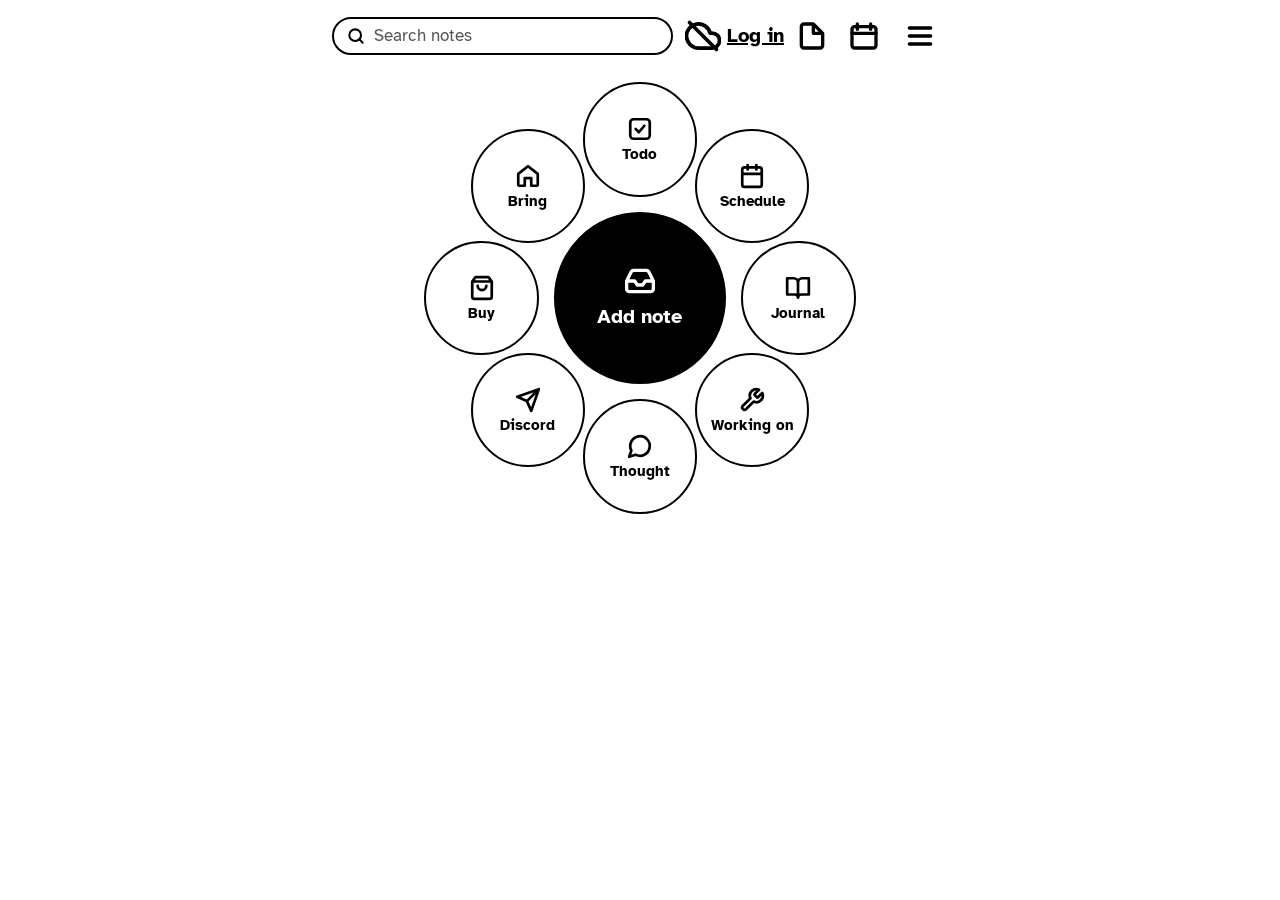
==== commit 1593df89: "Scale phone layouts on wide-reporting screens like the Boox to Pixel size" ====
--- a/index.html
+++ b/index.html
@@ -4,6 +4,18 @@
   <meta charset="utf-8">
   <!-- resizes-content: when the keyboard opens, the page shrinks to fit above it -->
   <meta name="viewport" content="width=device-width, initial-scale=1, interactive-widget=resizes-content">
+  <script>
+    // Phones that report a wider CSS screen than a Pixel (the Boox is ~500px) draw everything small; pin them to 412px.
+    (() => {
+      const meta = document.querySelector('meta[name=viewport]'), base = meta.content;
+      const fit = () => {
+        const narrow = Math.min(screen.width, screen.height), portrait = screen.height > screen.width;
+        meta.content = portrait && narrow > 430 && narrow < 600 ? base.replace('width=device-width, initial-scale=1', 'width=412') : base;
+      };
+      fit();
+      addEventListener('orientationchange', fit);
+    })();
+  </script>
   <meta name="theme-color" content="#ffffff">
   <title>Dash</title>
   <link rel="manifest" href="manifest.json">
